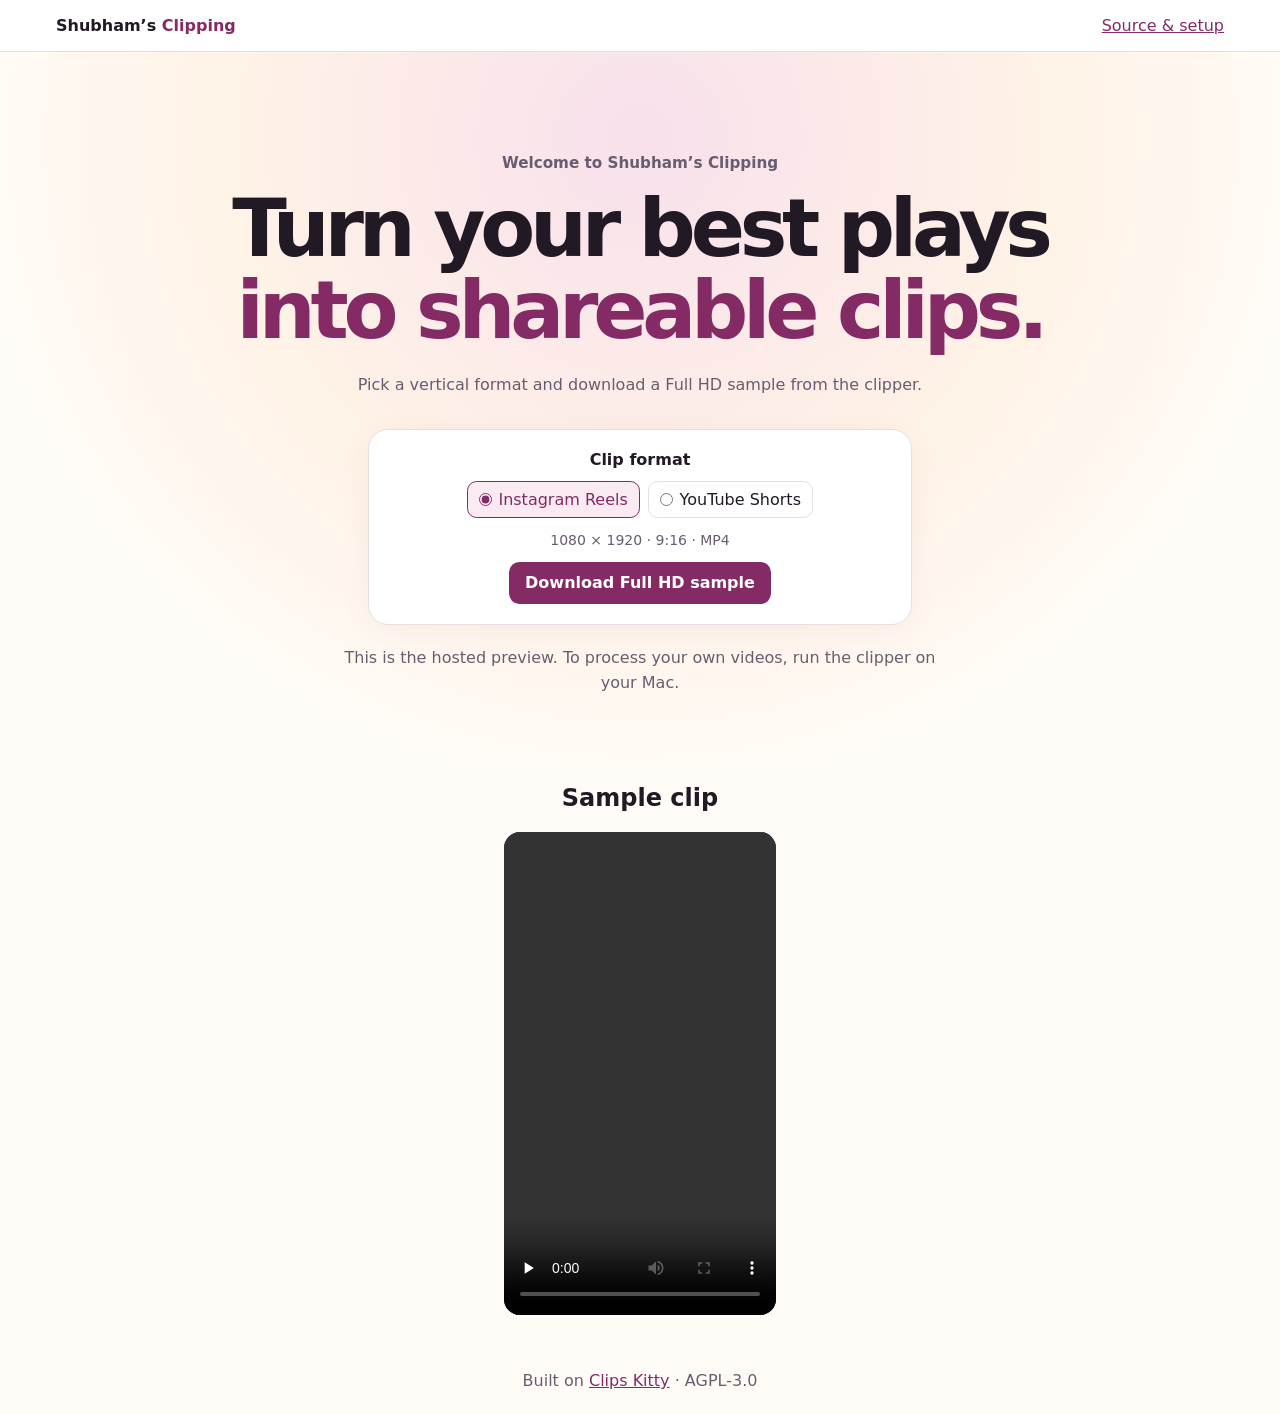
==== index.html @ 66c95b40 "Simplify clip formats and add GitHub Pages preview" ====
<!doctype html>
<html lang="en">
<head>
  <meta charset="utf-8">
  <meta name="viewport" content="width=device-width,initial-scale=1">
  <meta name="description" content="Preview Shubham’s Clipping and download a Full HD sample.">
  <title>Shubham’s Clipping</title>
  <link rel="stylesheet" href="style.css">
  <script defer src="preview.js"></script>
</head>
<body>
  <header class="bar">
    <a class="brand" href="./">Shubham’s <strong>Clipping</strong></a>
    <a href="https://github.com/Shubhiii92/shubhams-clipping">Source &amp; setup</a>
  </header>
  <main>
    <section class="hero" aria-labelledby="title">
      <p class="welcome">Welcome to Shubham’s Clipping</p>
      <h1 id="title">Turn your best plays<br><em>into shareable clips.</em></h1>
      <p class="intro">Pick a vertical format and download a Full HD sample from the clipper.</p>
      <div class="picker">
        <fieldset>
          <legend>Clip format</legend>
          <div class="formats">
            <label><input type="radio" name="format" value="instagram-reel" checked> Instagram Reels</label>
            <label><input type="radio" name="format" value="youtube-short"> YouTube Shorts</label>
          </div>
        </fieldset>
        <p id="specs">1080 × 1920 · 9:16 · MP4</p>
        <a class="primary" id="download" href="sample.mp4" download="shubhams-clipping-instagram-reel.mp4">Download Full HD sample</a>
      </div>
      <p class="note">This is the hosted preview. To process your own videos, run the clipper on your Mac.</p>
    </section>
    <section class="sample" aria-labelledby="sample-title">
      <h2 id="sample-title">Sample clip</h2>
      <video src="sample.mp4" controls playsinline preload="none" aria-label="Sample clip with burned-in captions"></video>
    </section>
  </main>
  <footer>Built on <a href="https://github.com/ColinGPT9/clips-studio">Clips Kitty</a> · AGPL-3.0</footer>
</body>
</html>
---- style.css ----
:root {
  color-scheme: light;
  font-family: system-ui, sans-serif;
  color: #211a25;
  background: #fffcf8;
  --plum: #842a65;
  --muted: #685d70;
  --line: #e8dde1;
}
* { box-sizing: border-box; }
body { margin: 0; }
a { color: var(--plum); }
a:focus-visible, label:focus-within { outline: 2px solid var(--plum); outline-offset: 3px; }
.bar {
  display: flex;
  justify-content: space-between;
  align-items: center;
  gap: 1rem;
  padding: 1rem clamp(1rem, 5vw, 3.5rem);
  background: white;
  border-bottom: 1px solid var(--line);
}
.brand { font-weight: 750; color: inherit; text-decoration: none; }
.brand strong { color: var(--plum); }
.hero {
  padding: clamp(3rem, 8vw, 7rem) 1rem 3rem;
  text-align: center;
  background: radial-gradient(ellipse at 50% 12%, #f8e0ec, #fff2e6 45%, #fffcf8 76%);
}
.welcome { font-size: .95rem; font-weight: 650; color: var(--muted); margin: 0 0 1rem; }
h1 { font-size: clamp(2.35rem, 7vw, 5rem); letter-spacing: -.065em; line-height: 1.02; margin: 0; }
h1 em { color: var(--plum); font-style: normal; }
.intro, .note { color: var(--muted); max-width: 38rem; margin: 1.25rem auto; line-height: 1.6; }
.picker {
  width: min(100%, 34rem);
  margin: 2rem auto 0;
  padding: 1.25rem;
  background: white;
  border: 1px solid var(--line);
  border-radius: 1.25rem;
  box-shadow: 0 8px 32px #5620400d;
}
fieldset { border: 0; margin: 0; padding: 0; }
legend { margin-inline: auto; margin-bottom: .75rem; font-weight: 650; }
.formats { display: flex; justify-content: center; flex-wrap: wrap; gap: .5rem; }
.formats label {
  display: flex;
  align-items: center;
  gap: .4rem;
  padding: .5rem .7rem;
  border: 1px solid var(--line);
  border-radius: .6rem;
  cursor: pointer;
}
.formats label:has(:checked) { color: var(--plum); background: #faeaf2; border-color: var(--plum); }
input { accent-color: var(--plum); margin: 0; }
#specs { color: var(--muted); font-size: .875rem; }
.primary {
  display: inline-block;
  padding: .7rem 1rem;
  border-radius: .65rem;
  background: var(--plum);
  color: white;
  font-weight: 650;
  text-decoration: none;
}
.primary:hover { background: #6f2054; }
.sample { text-align: center; padding: 0 1rem 2rem; }
video { width: min(100%, 17rem); aspect-ratio: 9 / 16; display: block; margin: auto; border-radius: 1rem; background: #31445a; }
footer { text-align: center; padding: 1.5rem 1rem; color: var(--muted); }
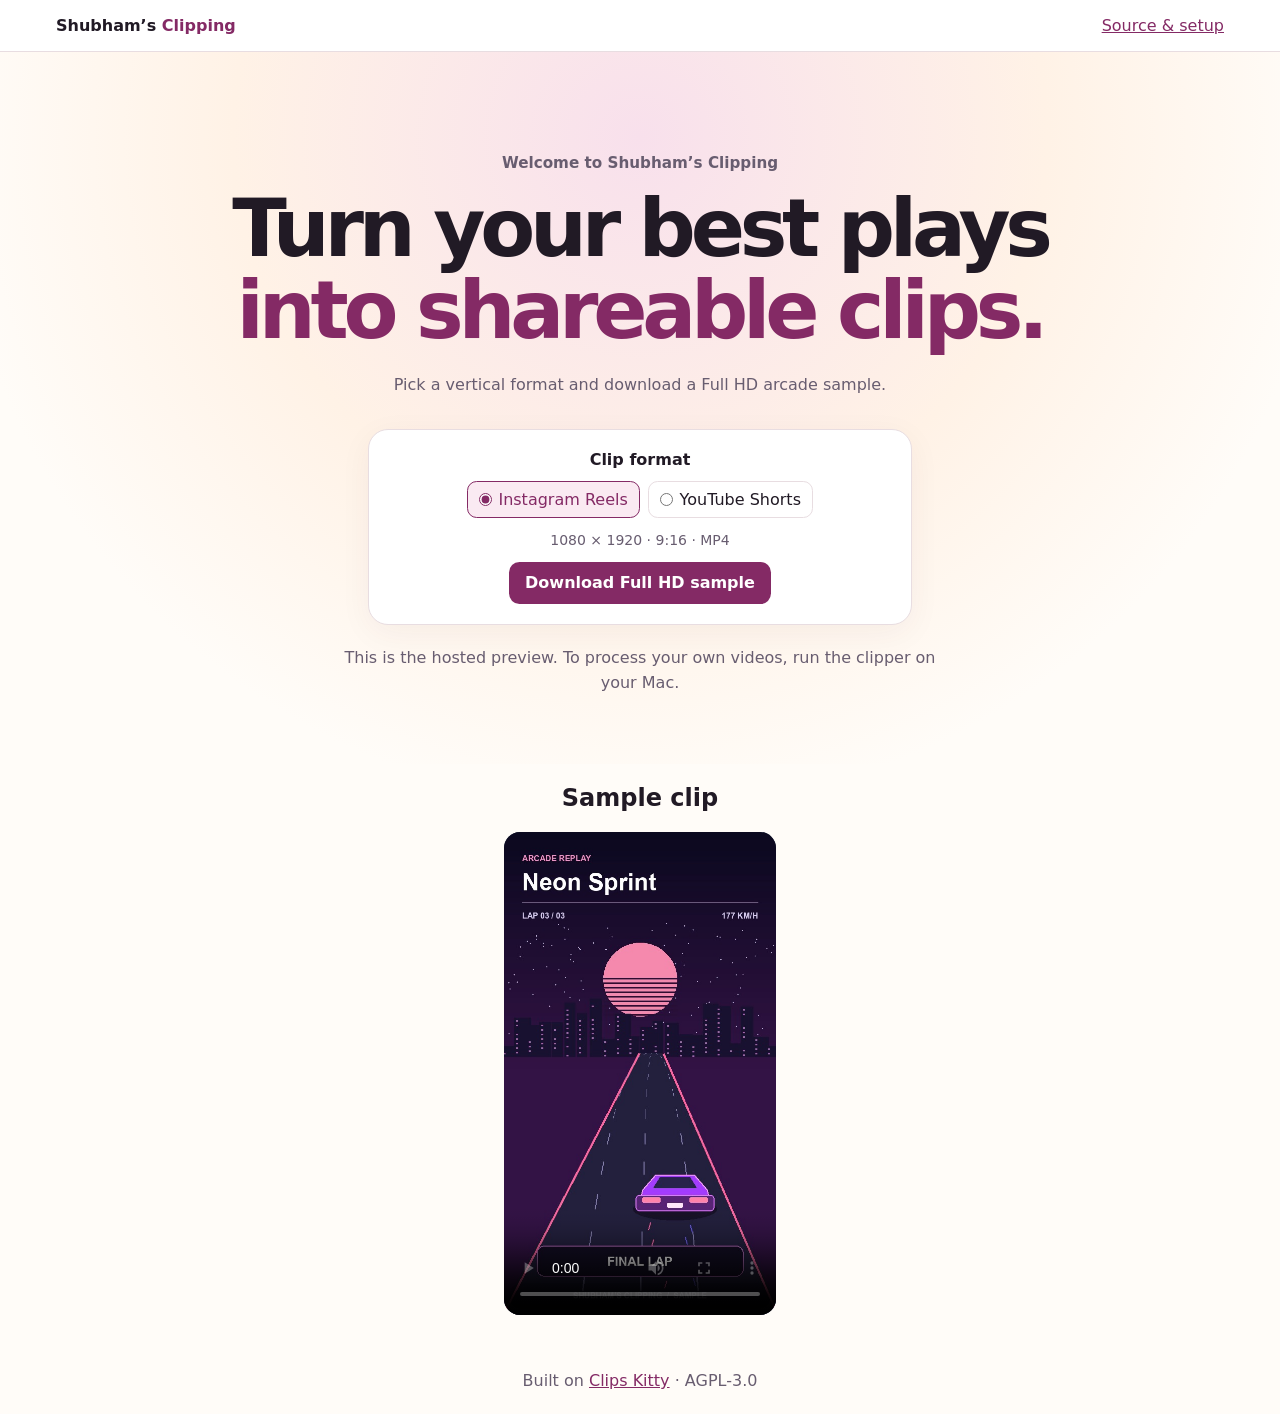
==== commit 6bf687fc: "Show an animated arcade sample on the hosted preview" ====
--- a/index.html
+++ b/index.html
@@ -17,7 +17,7 @@
     <section class="hero" aria-labelledby="title">
       <p class="welcome">Welcome to Shubham’s Clipping</p>
       <h1 id="title">Turn your best plays<br><em>into shareable clips.</em></h1>
-      <p class="intro">Pick a vertical format and download a Full HD sample from the clipper.</p>
+      <p class="intro">Pick a vertical format and download a Full HD arcade sample.</p>
       <div class="picker">
         <fieldset>
           <legend>Clip format</legend>
@@ -27,13 +27,13 @@
           </div>
         </fieldset>
         <p id="specs">1080 × 1920 · 9:16 · MP4</p>
-        <a class="primary" id="download" href="sample.mp4" download="shubhams-clipping-instagram-reel.mp4">Download Full HD sample</a>
+        <a class="primary" id="download" href="sample.mp4?v=2" download="shubhams-clipping-instagram-reel.mp4">Download Full HD sample</a>
       </div>
       <p class="note">This is the hosted preview. To process your own videos, run the clipper on your Mac.</p>
     </section>
     <section class="sample" aria-labelledby="sample-title">
       <h2 id="sample-title">Sample clip</h2>
-      <video src="sample.mp4" controls playsinline preload="none" aria-label="Sample clip with burned-in captions"></video>
+      <video src="sample.mp4?v=2" poster="sample-poster.jpg" controls playsinline preload="metadata" aria-label="Neon Sprint arcade sample"></video>
     </section>
   </main>
   <footer>Built on <a href="https://github.com/ColinGPT9/clips-studio">Clips Kitty</a> · AGPL-3.0</footer>
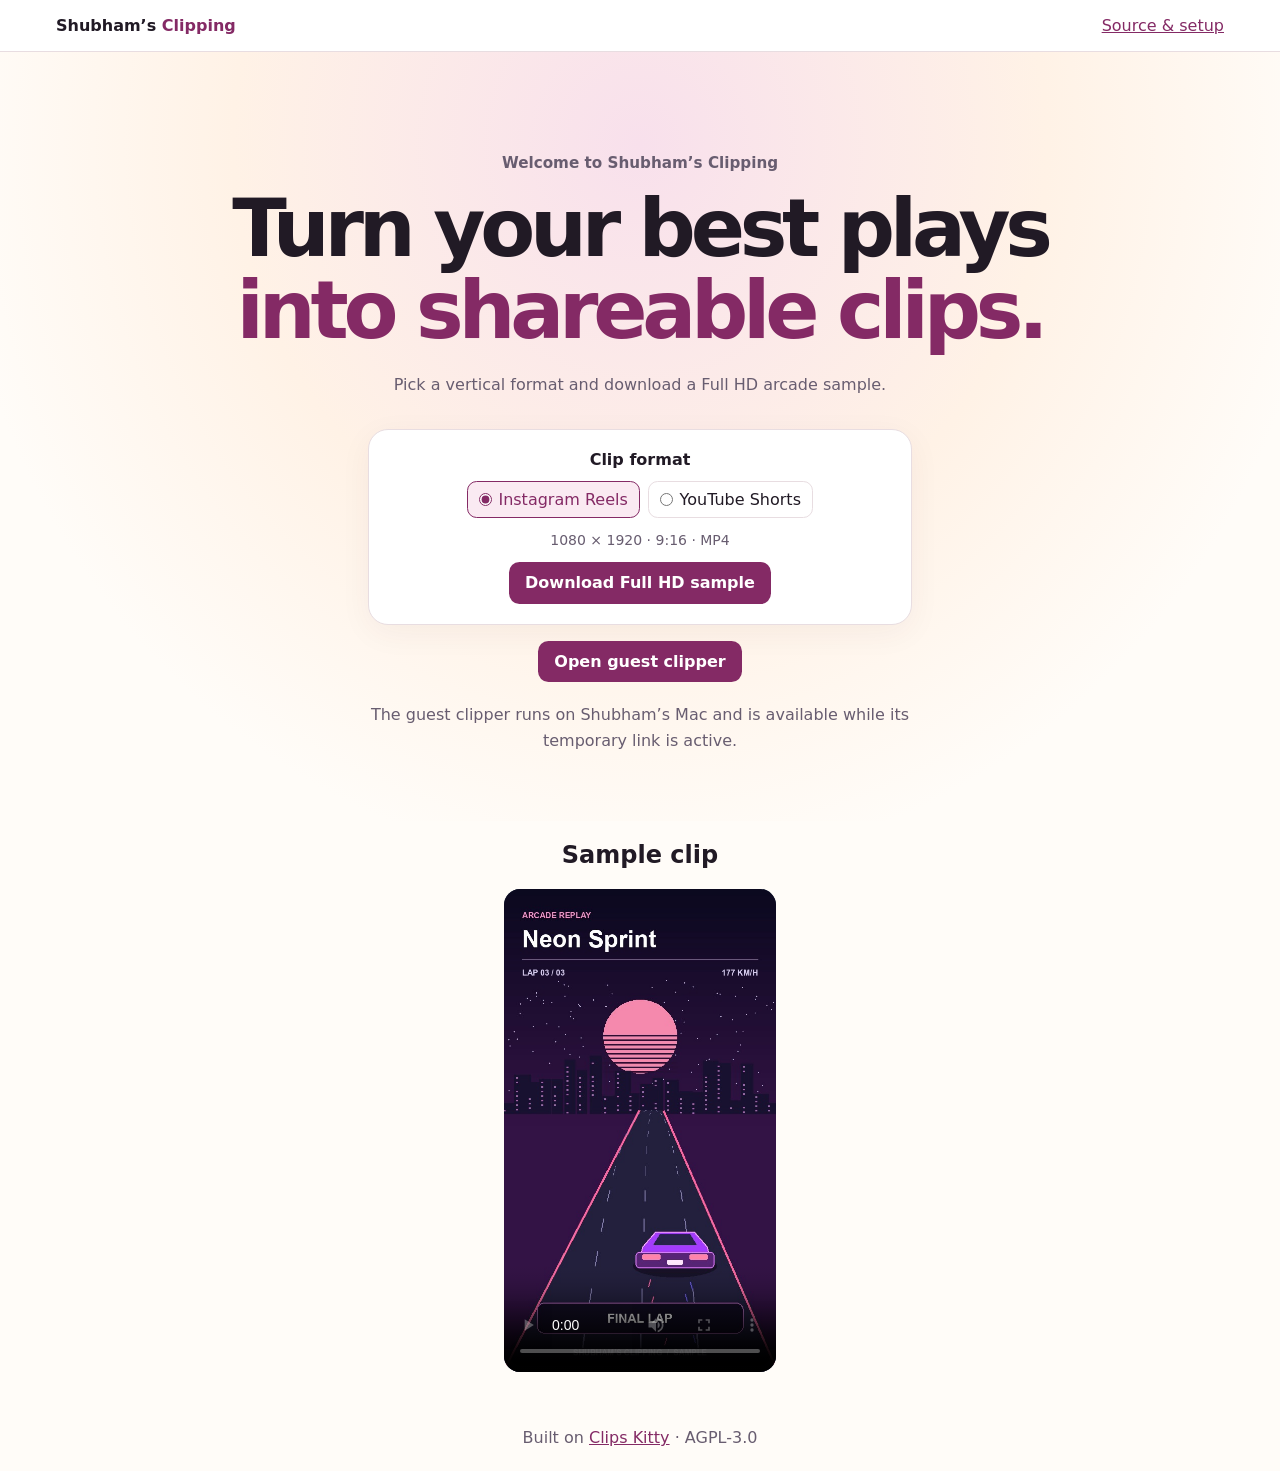
==== commit b27a8b97: "Add remote guest clipping and Full HD downloads" ====
--- a/index.html
+++ b/index.html
@@ -29,7 +29,8 @@
         <p id="specs">1080 × 1920 · 9:16 · MP4</p>
         <a class="primary" id="download" href="sample.mp4?v=2" download="shubhams-clipping-instagram-reel.mp4">Download Full HD sample</a>
       </div>
-      <p class="note">This is the hosted preview. To process your own videos, run the clipper on your Mac.</p>
+      <p><a class="primary" href="https://depends-cache-intro-vault.trycloudflare.com">Open guest clipper</a></p>
+      <p class="note">The guest clipper runs on Shubham’s Mac and is available while its temporary link is active.</p>
     </section>
     <section class="sample" aria-labelledby="sample-title">
       <h2 id="sample-title">Sample clip</h2>
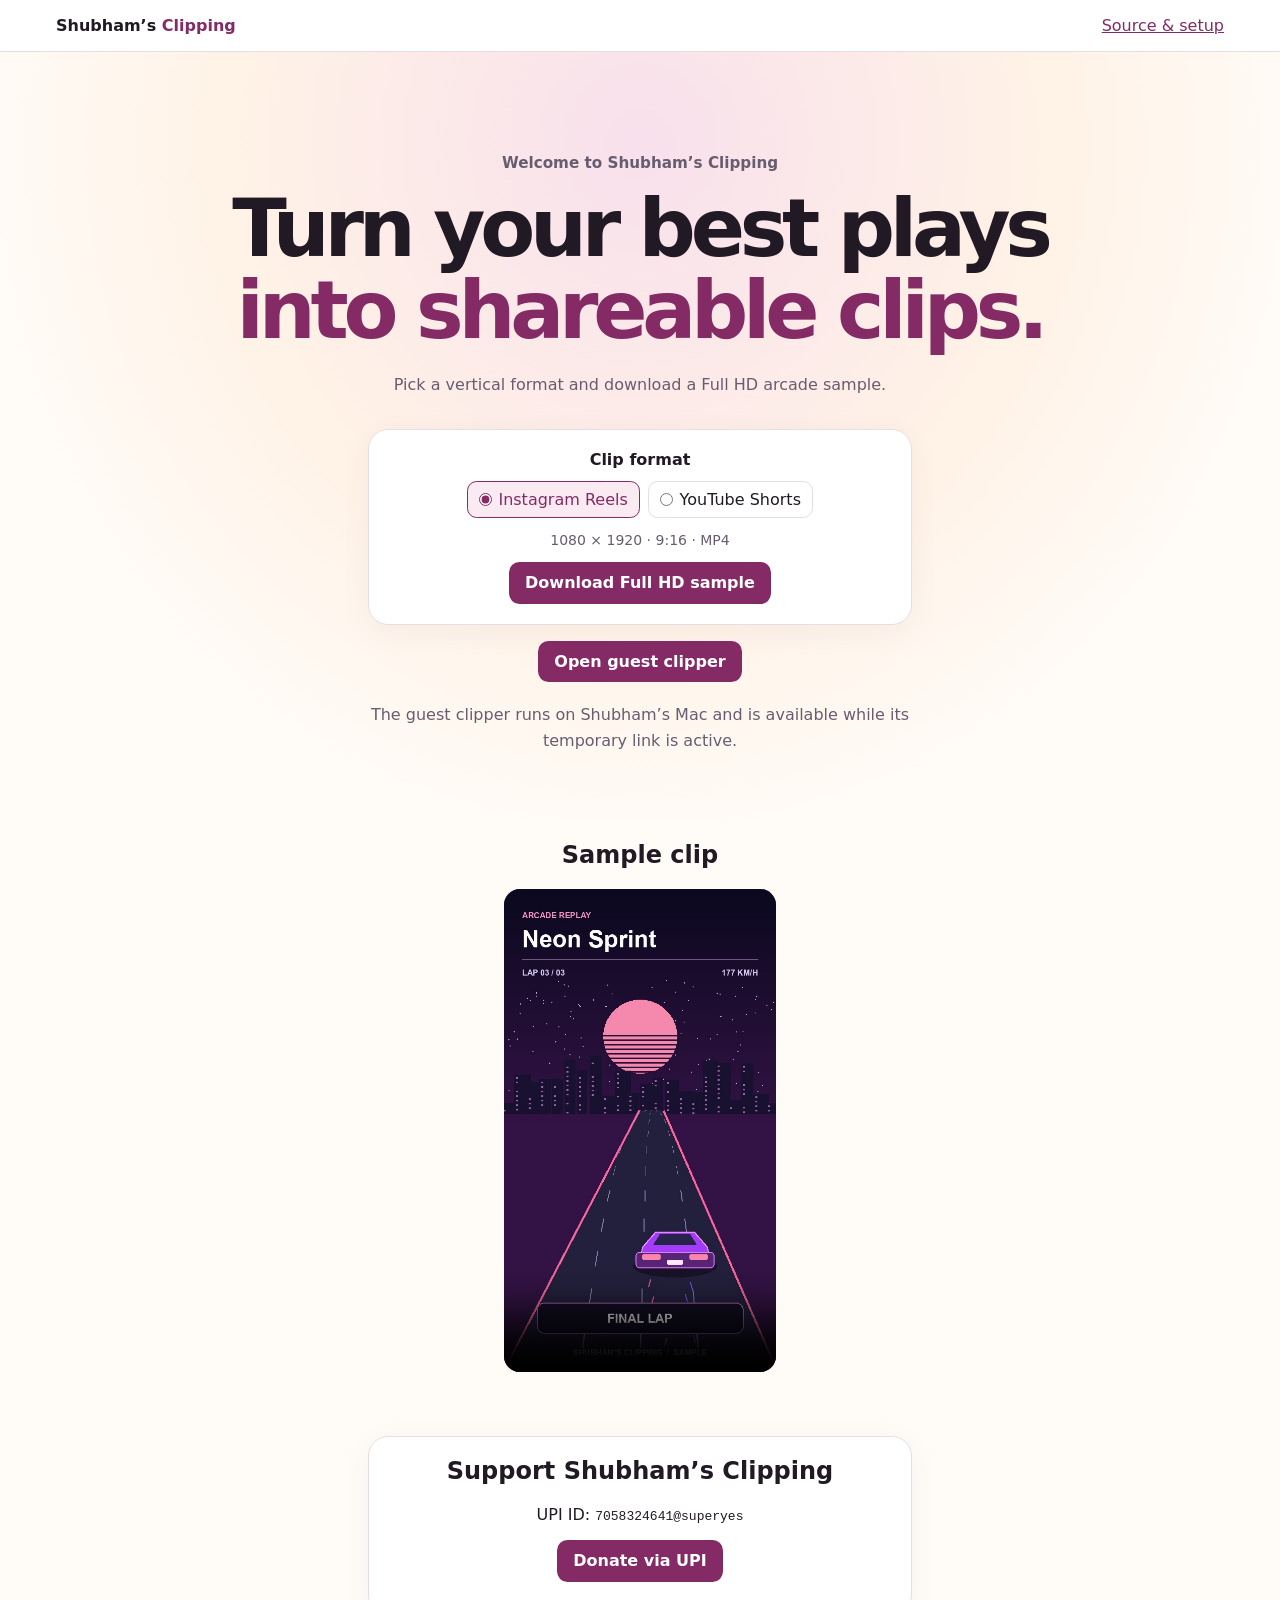
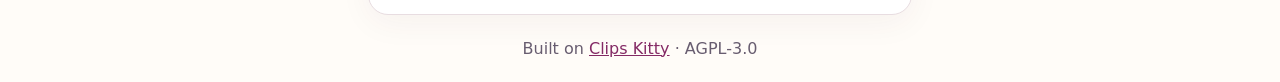
==== commit 63640607: "Add Shubham’s UPI donation option" ====
--- a/index.html
+++ b/index.html
@@ -37,6 +37,11 @@
       <video src="sample.mp4?v=2" poster="sample-poster.jpg" controls playsinline preload="metadata" aria-label="Neon Sprint arcade sample"></video>
     </section>
   </main>
+  <section class="picker sample" aria-labelledby="donation-title">
+    <h2 id="donation-title">Support Shubham’s Clipping</h2>
+    <p>UPI ID: <code>7058324641@superyes</code></p>
+    <a class="primary" href="upi://pay?pa=7058324641%40superyes&amp;pn=Shubham%20Patel&amp;cu=INR">Donate via UPI</a>
+  </section>
   <footer>Built on <a href="https://github.com/ColinGPT9/clips-studio">Clips Kitty</a> · AGPL-3.0</footer>
 </body>
 </html>
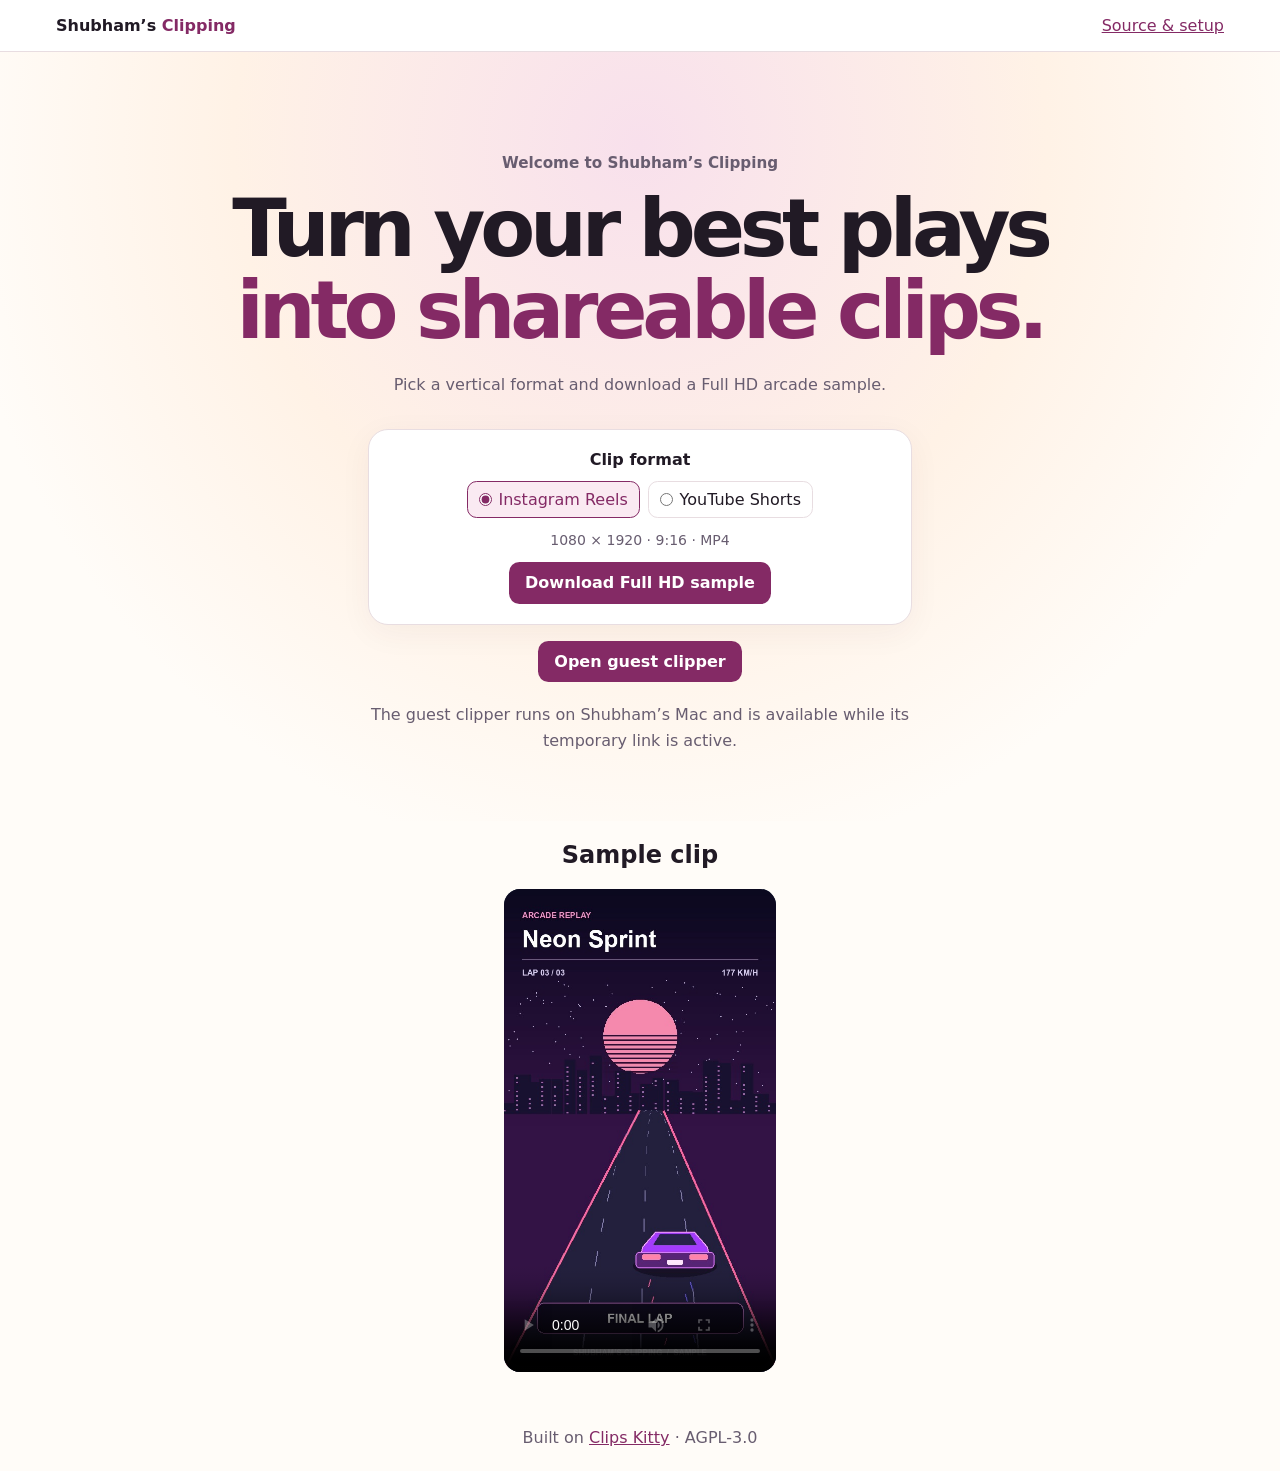
==== commit 8e0d6732: "Keep the UPI donation details in local app configuration" ====
--- a/index.html
+++ b/index.html
@@ -37,11 +37,6 @@
       <video src="sample.mp4?v=2" poster="sample-poster.jpg" controls playsinline preload="metadata" aria-label="Neon Sprint arcade sample"></video>
     </section>
   </main>
-  <section class="picker sample" aria-labelledby="donation-title">
-    <h2 id="donation-title">Support Shubham’s Clipping</h2>
-    <p>UPI ID: <code>7058324641@superyes</code></p>
-    <a class="primary" href="upi://pay?pa=7058324641%40superyes&amp;pn=Shubham%20Patel&amp;cu=INR">Donate via UPI</a>
-  </section>
   <footer>Built on <a href="https://github.com/ColinGPT9/clips-studio">Clips Kitty</a> · AGPL-3.0</footer>
 </body>
 </html>
